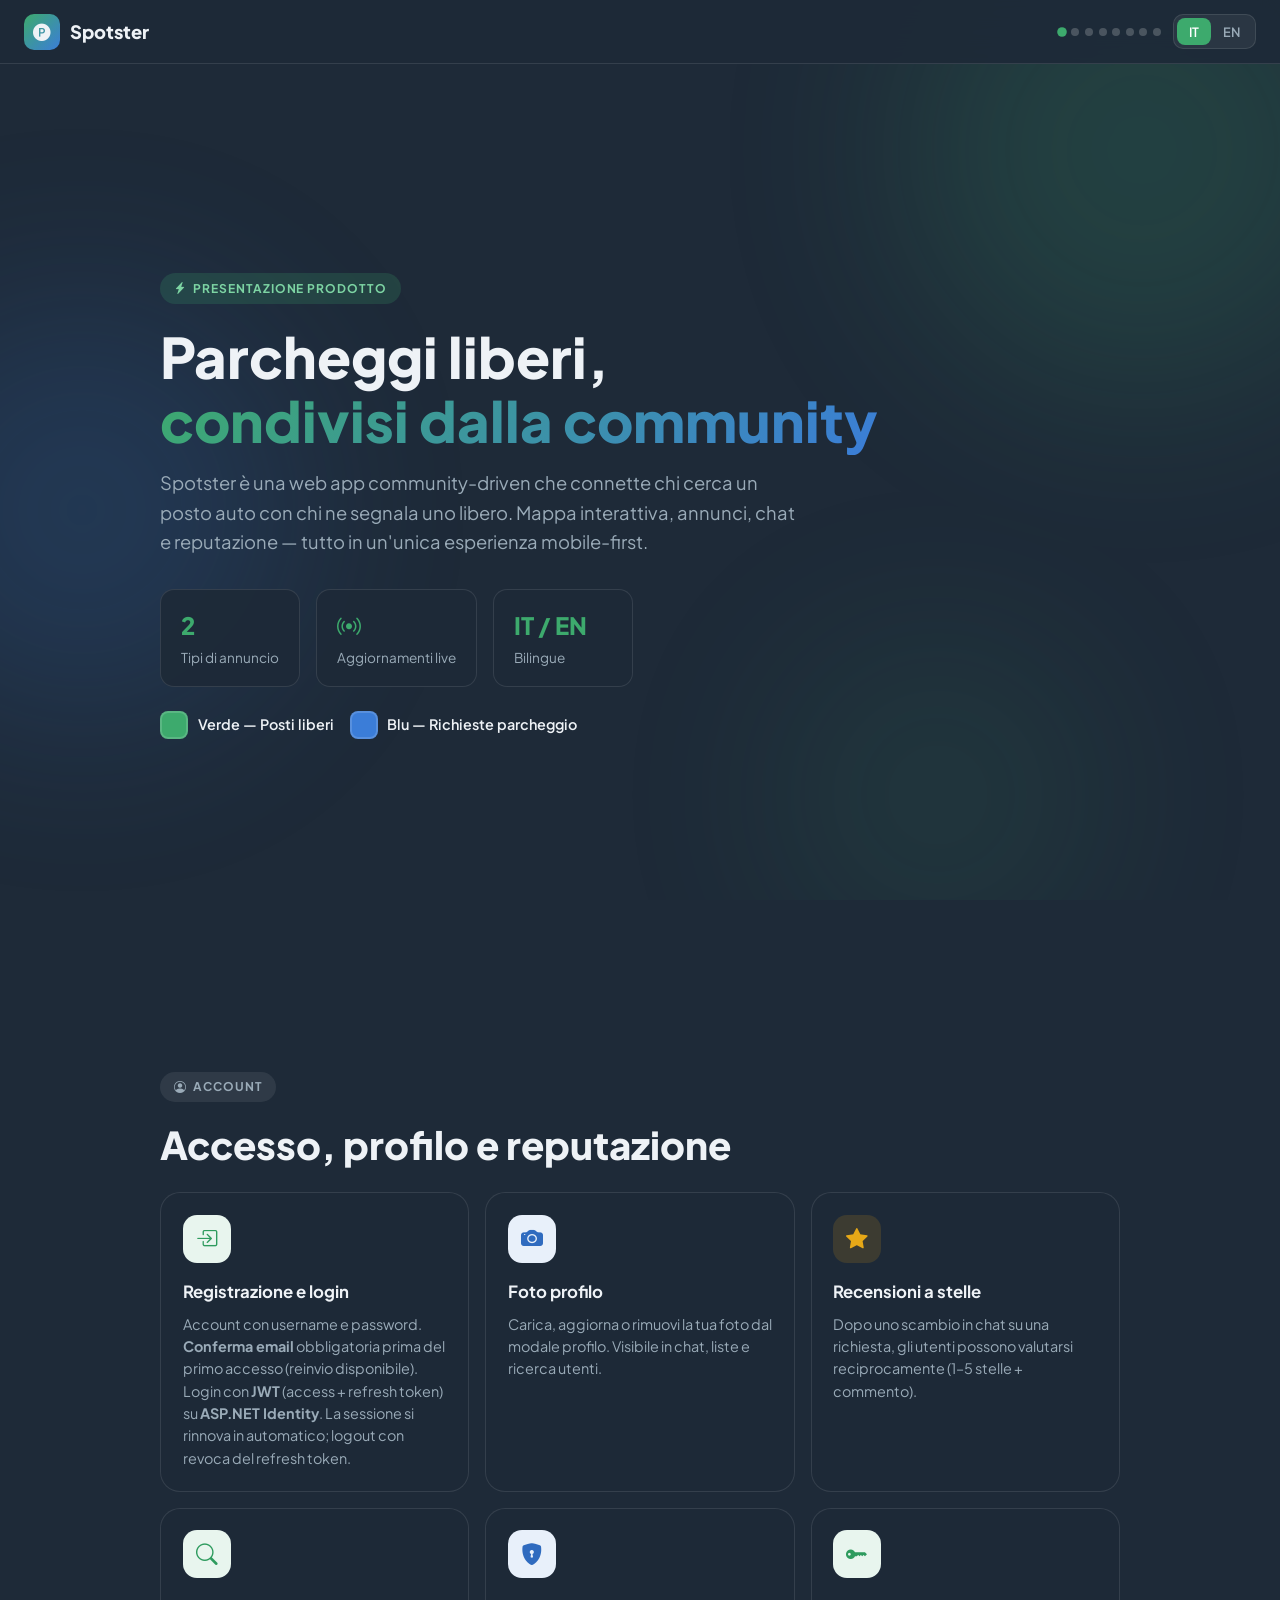
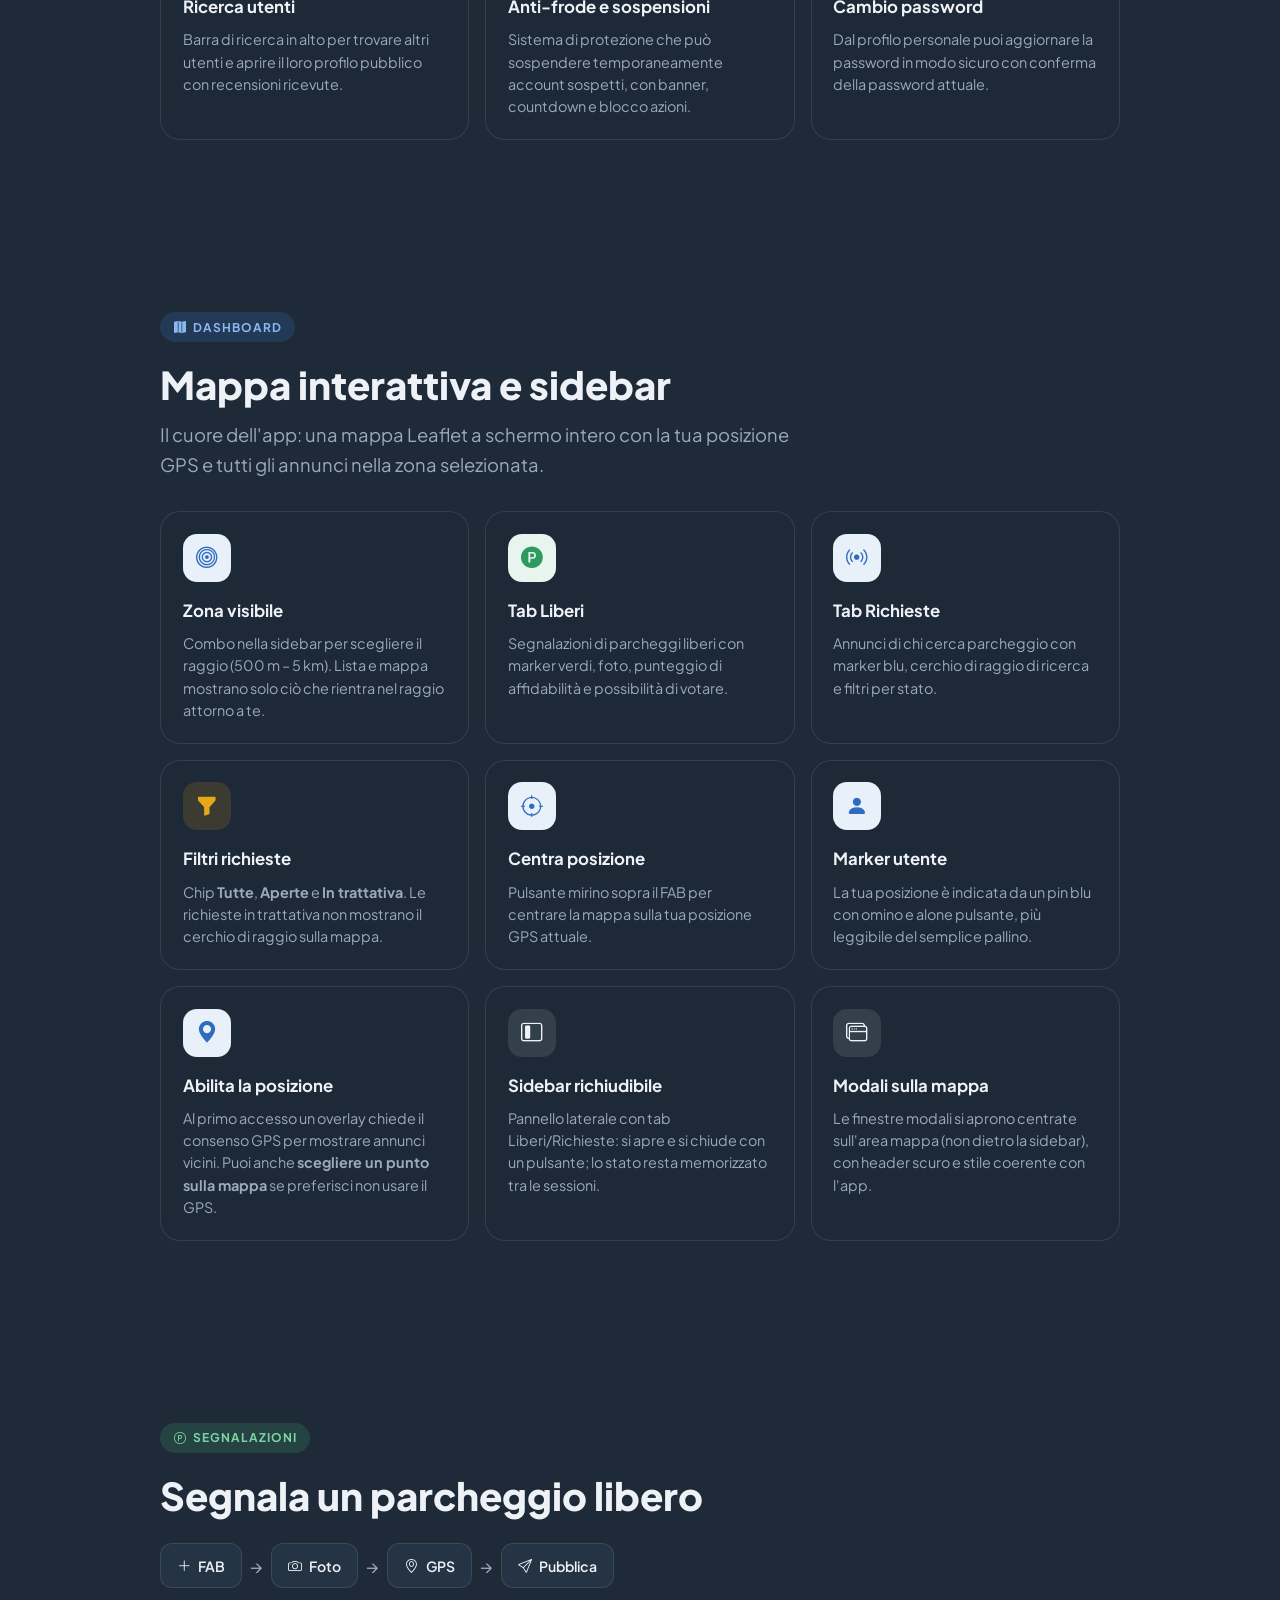
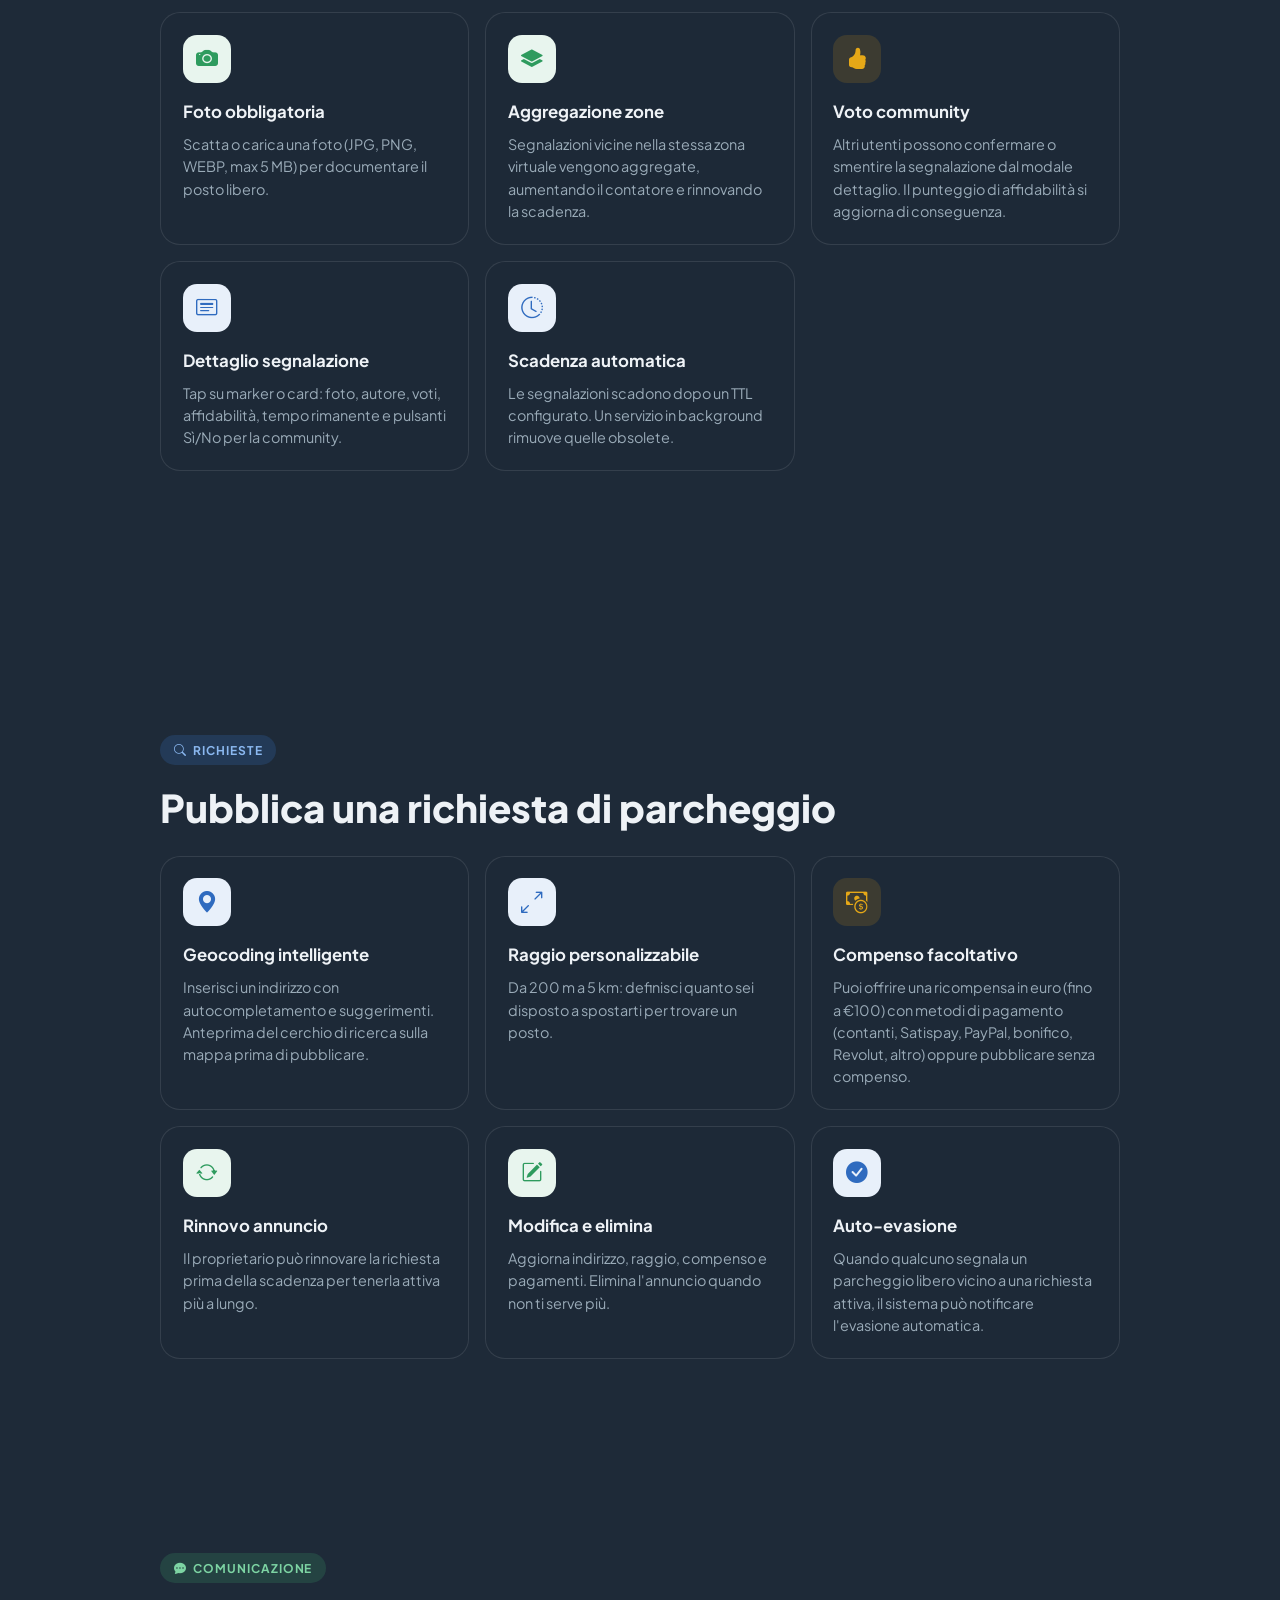
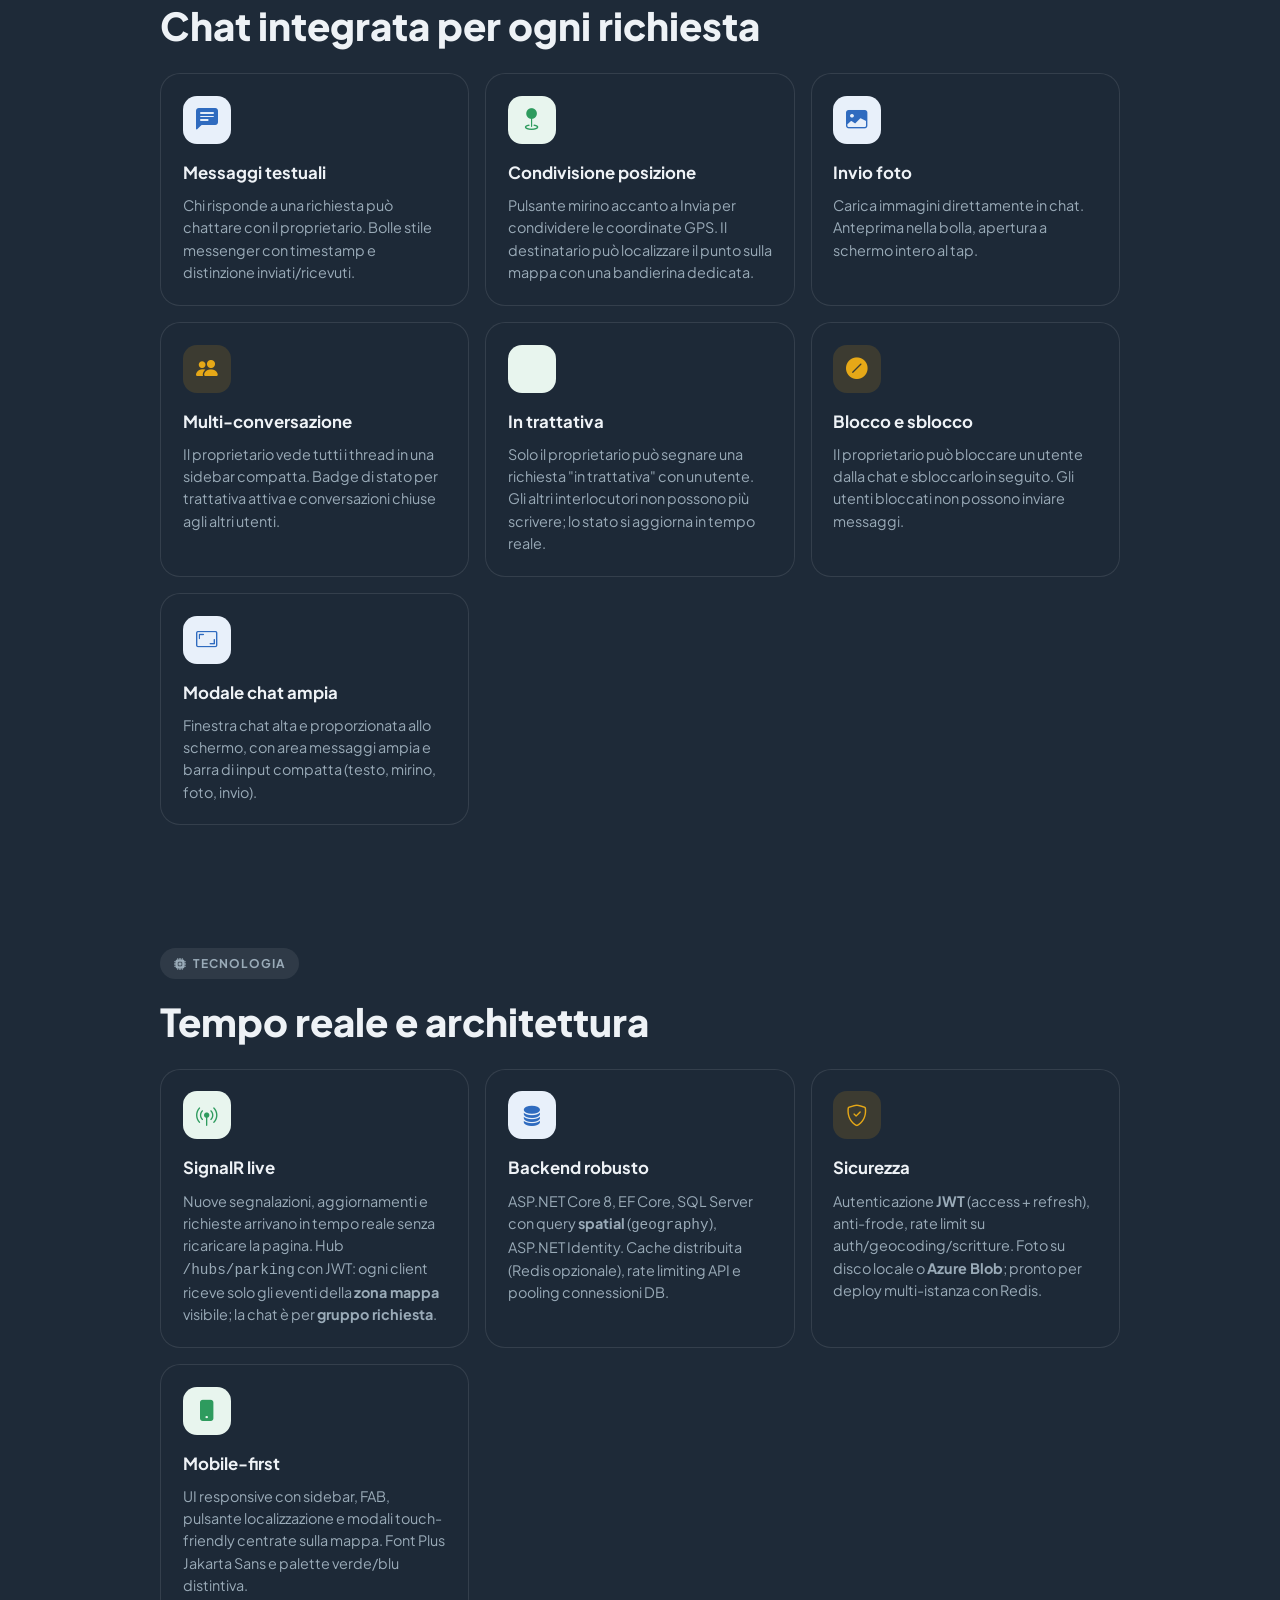
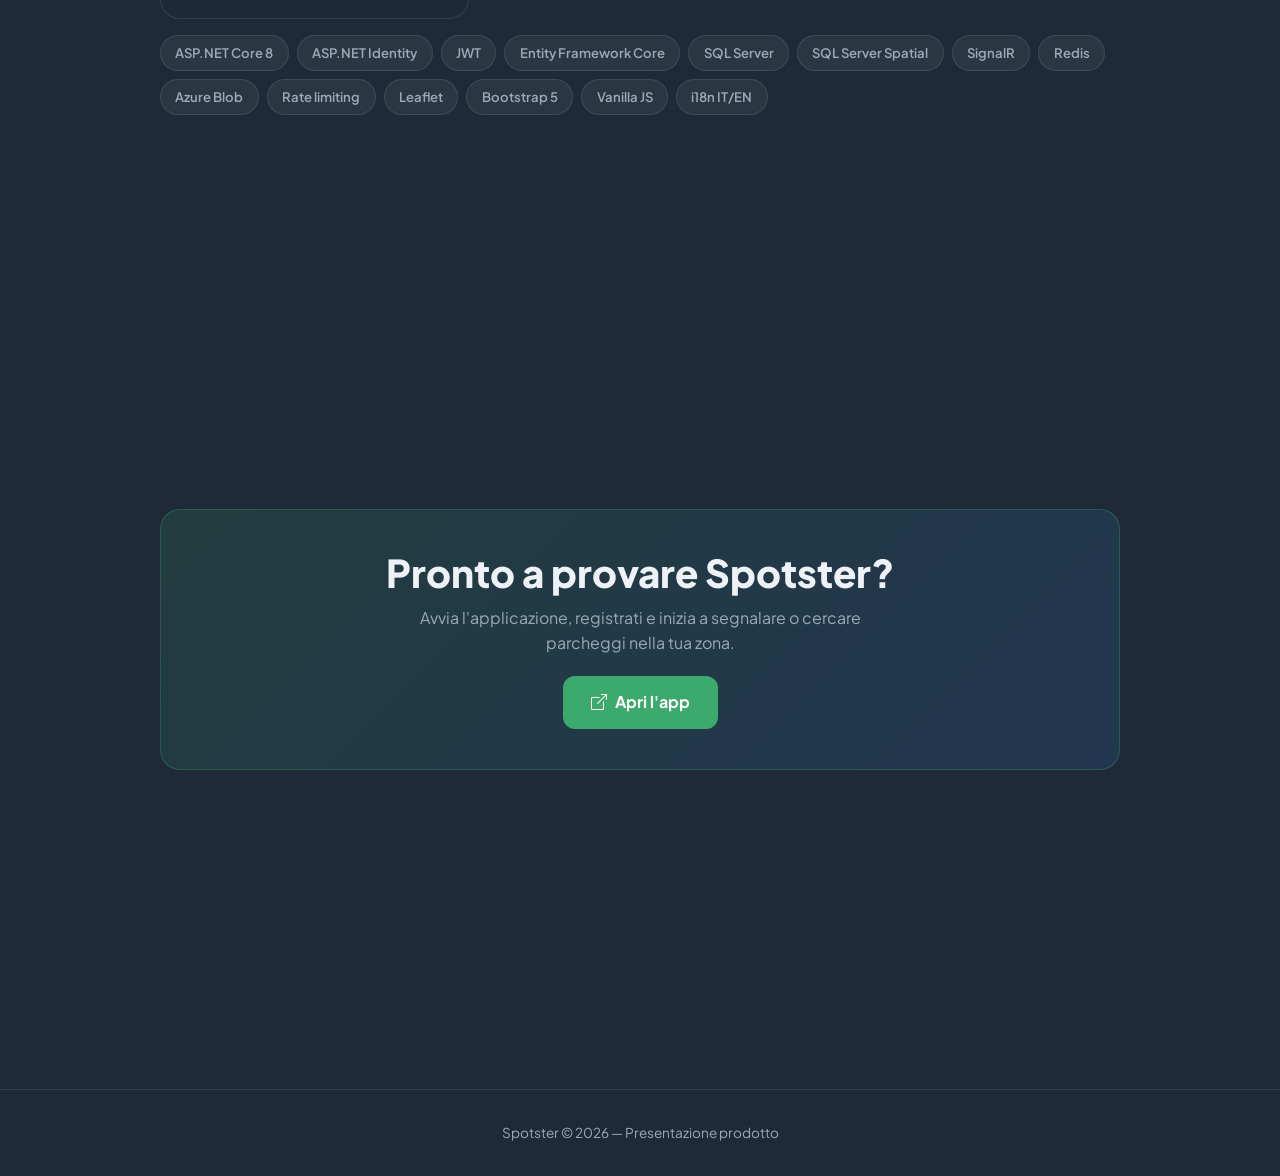
==== wwwroot/presentazione.html @ 2e830108 "Initial commit: Spotster community parking web app. ASP.NET Core 8 backend with JWT, SignalR, spatia" ====
<!DOCTYPE html>
<html lang="it">
<head>
    <meta charset="UTF-8">
    <meta name="viewport" content="width=device-width, initial-scale=1.0">
    <title>Spotster — Presentation</title>
    <link rel="preconnect" href="https://fonts.googleapis.com">
    <link rel="preconnect" href="https://fonts.gstatic.com" crossorigin>
    <link href="https://fonts.googleapis.com/css2?family=Plus+Jakarta+Sans:wght@400;500;600;700;800&display=swap" rel="stylesheet">
    <link href="https://cdn.jsdelivr.net/npm/bootstrap-icons@1.11.3/font/bootstrap-icons.min.css" rel="stylesheet">
    <style>
        :root {
            --park-green: #3DAA6D;
            --park-green-dark: #2E9B5E;
            --park-green-light: #E8F5EE;
            --map-blue: #3B7DD8;
            --map-blue-dark: #2F6BBF;
            --map-blue-light: #E8F0FA;
            --ui-dark: #1E2A38;
            --ui-elevated: #253445;
            --ui-glass: rgba(30, 42, 56, 0.92);
            --ui-border: rgba(255, 255, 255, 0.1);
            --warning: #E6A817;
            --danger: #E05252;
            --text-on-dark: #EEF2F6;
            --text-muted: #9AABB8;
            --card-radius: 20px;
            --shadow-lg: 0 16px 48px rgba(30, 42, 56, 0.35);
        }

        * { box-sizing: border-box; margin: 0; padding: 0; }

        html { scroll-behavior: smooth; }

        body {
            font-family: 'Plus Jakarta Sans', system-ui, sans-serif;
            background: var(--ui-dark);
            color: var(--text-on-dark);
            line-height: 1.6;
            -webkit-font-smoothing: antialiased;
        }

        .bg-blobs {
            position: fixed;
            inset: 0;
            pointer-events: none;
            z-index: 0;
            overflow: hidden;
        }

        .blob {
            position: absolute;
            border-radius: 50%;
            filter: blur(100px);
            opacity: 0.18;
        }

        .blob-green {
            width: 480px; height: 480px;
            background: var(--park-green);
            top: -10%; right: -8%;
        }

        .blob-blue {
            width: 420px; height: 420px;
            background: var(--map-blue);
            bottom: 20%; left: -10%;
        }

        .blob-green-2 {
            width: 300px; height: 300px;
            background: var(--park-green);
            bottom: -5%; right: 15%;
            opacity: 0.12;
        }

        /* ─── Top bar ─── */
        .pres-nav {
            position: fixed;
            top: 0; left: 0; right: 0;
            z-index: 100;
            display: flex;
            align-items: center;
            justify-content: space-between;
            padding: 0.85rem 1.5rem;
            background: var(--ui-glass);
            backdrop-filter: blur(20px);
            -webkit-backdrop-filter: blur(20px);
            border-bottom: 1px solid var(--ui-border);
        }

        .pres-brand {
            display: flex;
            align-items: center;
            gap: 0.6rem;
            font-weight: 800;
            font-size: 1.15rem;
            text-decoration: none;
            color: var(--text-on-dark);
        }

        .pres-brand-icon {
            width: 36px; height: 36px;
            border-radius: 10px;
            background: linear-gradient(135deg, var(--park-green), var(--map-blue));
            display: flex;
            align-items: center;
            justify-content: center;
            font-size: 1.1rem;
        }

        .pres-nav-actions {
            display: flex;
            align-items: center;
            gap: 0.75rem;
        }

        .lang-switch {
            display: flex;
            background: rgba(255,255,255,0.06);
            border-radius: 10px;
            padding: 3px;
            border: 1px solid var(--ui-border);
        }

        .lang-btn {
            border: none;
            background: transparent;
            color: var(--text-muted);
            font-family: inherit;
            font-weight: 600;
            font-size: 0.8rem;
            padding: 0.35rem 0.75rem;
            border-radius: 8px;
            cursor: pointer;
            transition: 0.2s ease;
        }

        .lang-btn.active {
            background: var(--park-green);
            color: #fff;
        }

        .nav-dots {
            display: flex;
            gap: 0.35rem;
        }

        .nav-dot {
            width: 8px; height: 8px;
            border-radius: 50%;
            background: rgba(255,255,255,0.2);
            border: none;
            cursor: pointer;
            transition: 0.2s;
        }

        .nav-dot.active { background: var(--park-green); transform: scale(1.2); }

        /* ─── Slides ─── */
        .slides-wrap {
            position: relative;
            z-index: 1;
            padding-top: 64px;
        }

        .slide {
            min-height: 100vh;
            display: flex;
            align-items: center;
            justify-content: center;
            padding: 3rem 1.5rem 4rem;
            scroll-margin-top: 64px;
        }

        .slide-inner {
            width: 100%;
            max-width: 960px;
        }

        .slide-tag {
            display: inline-flex;
            align-items: center;
            gap: 0.4rem;
            font-size: 0.75rem;
            font-weight: 700;
            text-transform: uppercase;
            letter-spacing: 0.08em;
            padding: 0.35rem 0.85rem;
            border-radius: 999px;
            margin-bottom: 1.25rem;
        }

        .tag-green { background: rgba(61,170,109,0.2); color: #7DD4A3; }
        .tag-blue { background: rgba(59,125,216,0.2); color: #8BB8F0; }
        .tag-warn { background: rgba(230,168,23,0.2); color: #F0C96A; }
        .tag-neutral { background: rgba(255,255,255,0.08); color: var(--text-muted); }

        h1 {
            font-size: clamp(2.2rem, 5vw, 3.5rem);
            font-weight: 800;
            line-height: 1.15;
            margin-bottom: 1rem;
        }

        h1 .gradient {
            background: linear-gradient(135deg, var(--park-green) 0%, var(--map-blue) 100%);
            -webkit-background-clip: text;
            -webkit-text-fill-color: transparent;
            background-clip: text;
        }

        h2 {
            font-size: clamp(1.6rem, 3.5vw, 2.4rem);
            font-weight: 800;
            margin-bottom: 0.75rem;
            line-height: 1.2;
        }

        .lead {
            font-size: 1.15rem;
            color: var(--text-muted);
            max-width: 640px;
            margin-bottom: 2rem;
        }

        .hero-stats {
            display: flex;
            flex-wrap: wrap;
            gap: 1rem;
            margin-top: 2rem;
        }

        .hero-stat {
            background: var(--ui-glass);
            border: 1px solid var(--ui-border);
            border-radius: 14px;
            padding: 1rem 1.25rem;
            min-width: 140px;
        }

        .hero-stat strong {
            display: block;
            font-size: 1.5rem;
            font-weight: 800;
            color: var(--park-green);
        }

        .hero-stat span { font-size: 0.85rem; color: var(--text-muted); }

        /* ─── Feature cards ─── */
        .feature-grid {
            display: grid;
            grid-template-columns: repeat(auto-fill, minmax(260px, 1fr));
            gap: 1rem;
            margin-top: 1.5rem;
        }

        .feature-card {
            background: var(--ui-glass);
            border: 1px solid var(--ui-border);
            border-radius: var(--card-radius);
            padding: 1.35rem;
            transition: transform 0.2s, border-color 0.2s;
        }

        .feature-card:hover {
            transform: translateY(-3px);
            border-color: rgba(61,170,109,0.35);
        }

        .feature-icon {
            width: 48px; height: 48px;
            border-radius: 14px;
            display: flex;
            align-items: center;
            justify-content: center;
            font-size: 1.35rem;
            margin-bottom: 1rem;
        }

        .icon-green { background: var(--park-green-light); color: var(--park-green-dark); }
        .icon-blue { background: var(--map-blue-light); color: var(--map-blue-dark); }
        .icon-warn { background: rgba(230,168,23,0.15); color: var(--warning); }

        .feature-card h3 {
            font-size: 1.05rem;
            font-weight: 700;
            margin-bottom: 0.45rem;
        }

        .feature-card p {
            font-size: 0.9rem;
            color: var(--text-muted);
            line-height: 1.55;
        }

        /* ─── Flow diagram ─── */
        .flow {
            display: flex;
            flex-wrap: wrap;
            align-items: center;
            gap: 0.5rem;
            margin: 1.5rem 0;
        }

        .flow-step {
            background: var(--ui-elevated);
            border: 1px solid var(--ui-border);
            border-radius: 12px;
            padding: 0.65rem 1rem;
            font-size: 0.88rem;
            font-weight: 600;
            display: flex;
            align-items: center;
            gap: 0.45rem;
        }

        .flow-arrow {
            color: var(--text-muted);
            font-size: 1.1rem;
        }

        /* ─── Color legend ─── */
        .color-legend {
            display: flex;
            flex-wrap: wrap;
            gap: 1rem;
            margin-top: 1.5rem;
        }

        .color-chip {
            display: flex;
            align-items: center;
            gap: 0.6rem;
            font-size: 0.9rem;
            font-weight: 600;
        }

        .color-swatch {
            width: 28px; height: 28px;
            border-radius: 8px;
            border: 2px solid rgba(255,255,255,0.15);
        }

        /* ─── Tech stack ─── */
        .tech-pills {
            display: flex;
            flex-wrap: wrap;
            gap: 0.5rem;
            margin-top: 1rem;
        }

        .tech-pill {
            background: rgba(255,255,255,0.06);
            border: 1px solid var(--ui-border);
            border-radius: 999px;
            padding: 0.4rem 0.9rem;
            font-size: 0.82rem;
            font-weight: 600;
            color: var(--text-muted);
        }

        /* ─── CTA footer ─── */
        .cta-box {
            background: linear-gradient(135deg, rgba(61,170,109,0.15), rgba(59,125,216,0.15));
            border: 1px solid rgba(61,170,109,0.3);
            border-radius: var(--card-radius);
            padding: 2.5rem;
            text-align: center;
            margin-top: 1rem;
        }

        .cta-box h2 { margin-bottom: 0.5rem; }

        .cta-btn {
            display: inline-flex;
            align-items: center;
            gap: 0.5rem;
            margin-top: 1.25rem;
            padding: 0.85rem 1.75rem;
            background: var(--park-green);
            color: #fff;
            font-family: inherit;
            font-weight: 700;
            font-size: 1rem;
            border: none;
            border-radius: 12px;
            text-decoration: none;
            transition: background 0.2s, transform 0.2s;
        }

        .cta-btn:hover {
            background: var(--park-green-dark);
            transform: translateY(-2px);
            color: #fff;
        }

        .slide-footer {
            text-align: center;
            padding: 2rem;
            color: var(--text-muted);
            font-size: 0.85rem;
            border-top: 1px solid var(--ui-border);
        }

        .lang-en { display: none; }
        html[lang="en"] .lang-it { display: none; }
        html[lang="en"] .lang-en { display: block; }
        html[lang="en"] span.lang-en { display: inline; }
        html[lang="en"] .lang-it.inline { display: none; }

        @media (max-width: 640px) {
            .nav-dots { display: none; }
            .slide { padding: 2rem 1rem 3rem; }
        }
    </style>
</head>
<body>
    <div class="bg-blobs" aria-hidden="true">
        <div class="blob blob-green"></div>
        <div class="blob blob-blue"></div>
        <div class="blob blob-green-2"></div>
    </div>

    <nav class="pres-nav">
        <a href="#hero" class="pres-brand">
            <span class="pres-brand-icon"><i class="bi bi-p-circle-fill"></i></span>
            Spotster
        </a>
        <div class="pres-nav-actions">
            <div class="nav-dots" id="nav-dots" aria-hidden="true"></div>
            <div class="lang-switch">
                <button type="button" class="lang-btn active" data-lang="it">IT</button>
                <button type="button" class="lang-btn" data-lang="en">EN</button>
            </div>
        </div>
    </nav>

    <main class="slides-wrap">

        <!-- HERO -->
        <section class="slide" id="hero" data-slide="0">
            <div class="slide-inner">
                <span class="slide-tag tag-green"><i class="bi bi-lightning-charge-fill"></i> <span class="lang-it">Presentazione prodotto</span><span class="lang-en">Product overview</span></span>
                <h1>
                    <span class="lang-it">Parcheggi liberi,<br><span class="gradient">condivisi dalla community</span></span>
                    <span class="lang-en">Free parking,<br><span class="gradient">shared by the community</span></span>
                </h1>
                <p class="lead lang-it">
                    Spotster è una web app community-driven che connette chi cerca un posto auto con chi ne segnala uno libero.
                    Mappa interattiva, annunci, chat e reputazione — tutto in un'unica esperienza mobile-first.
                </p>
                <p class="lead lang-en">
                    Spotster is a community-driven web app that connects people looking for parking with those who report free spots.
                    Interactive map, listings, chat and reputation — all in one mobile-first experience.
                </p>
                <div class="hero-stats">
                    <div class="hero-stat">
                        <strong>2</strong>
                        <span class="lang-it">Tipi di annuncio</span>
                        <span class="lang-en">Listing types</span>
                    </div>
                    <div class="hero-stat">
                        <strong><i class="bi bi-broadcast"></i></strong>
                        <span class="lang-it">Aggiornamenti live</span>
                        <span class="lang-en">Live updates</span>
                    </div>
                    <div class="hero-stat">
                        <strong>IT / EN</strong>
                        <span class="lang-it">Bilingue</span>
                        <span class="lang-en">Bilingual</span>
                    </div>
                </div>
                <div class="color-legend">
                    <div class="color-chip">
                        <span class="color-swatch" style="background:#3DAA6D"></span>
                        <span class="lang-it">Verde — Posti liberi</span>
                        <span class="lang-en">Green — Free spots</span>
                    </div>
                    <div class="color-chip">
                        <span class="color-swatch" style="background:#3B7DD8"></span>
                        <span class="lang-it">Blu — Richieste parcheggio</span>
                        <span class="lang-en">Blue — Parking requests</span>
                    </div>
                </div>
            </div>
        </section>

        <!-- AUTH & PROFILE -->
        <section class="slide" id="auth" data-slide="1">
            <div class="slide-inner">
                <span class="slide-tag tag-neutral"><i class="bi bi-person-circle"></i> <span class="lang-it">Account</span><span class="lang-en">Account</span></span>
                <h2 class="lang-it">Accesso, profilo e reputazione</h2>
                <h2 class="lang-en">Login, profile &amp; reputation</h2>
                <div class="feature-grid">
                    <div class="feature-card">
                        <div class="feature-icon icon-green"><i class="bi bi-box-arrow-in-right"></i></div>
                        <h3 class="lang-it">Registrazione e login</h3>
                        <h3 class="lang-en">Sign up &amp; login</h3>
                        <p class="lang-it">Account con username e password. <strong>Conferma email</strong> obbligatoria prima del primo accesso (reinvio disponibile). Login con <strong>JWT</strong> (access + refresh token) su <strong>ASP.NET Identity</strong>. La sessione si rinnova in automatico; logout con revoca del refresh token.</p>
                        <p class="lang-en">Accounts with username and password. <strong>Email confirmation</strong> required before first login (resend available). <strong>JWT</strong> login (access + refresh tokens) with <strong>ASP.NET Identity</strong>. Session renews automatically; logout revokes the refresh token.</p>
                    </div>
                    <div class="feature-card">
                        <div class="feature-icon icon-blue"><i class="bi bi-camera-fill"></i></div>
                        <h3 class="lang-it">Foto profilo</h3>
                        <h3 class="lang-en">Profile photo</h3>
                        <p class="lang-it">Carica, aggiorna o rimuovi la tua foto dal modale profilo. Visibile in chat, liste e ricerca utenti.</p>
                        <p class="lang-en">Upload, update or remove your photo from the profile modal. Visible in chat, lists and user search.</p>
                    </div>
                    <div class="feature-card">
                        <div class="feature-icon icon-warn"><i class="bi bi-star-fill"></i></div>
                        <h3 class="lang-it">Recensioni a stelle</h3>
                        <h3 class="lang-en">Star reviews</h3>
                        <p class="lang-it">Dopo uno scambio in chat su una richiesta, gli utenti possono valutarsi reciprocamente (1–5 stelle + commento).</p>
                        <p class="lang-en">After chatting on a request, users can rate each other (1–5 stars + comment).</p>
                    </div>
                    <div class="feature-card">
                        <div class="feature-icon icon-green"><i class="bi bi-search"></i></div>
                        <h3 class="lang-it">Ricerca utenti</h3>
                        <h3 class="lang-en">User search</h3>
                        <p class="lang-it">Barra di ricerca in alto per trovare altri utenti e aprire il loro profilo pubblico con recensioni ricevute.</p>
                        <p class="lang-en">Top search bar to find other users and open their public profile with received reviews.</p>
                    </div>
                    <div class="feature-card">
                        <div class="feature-icon icon-blue"><i class="bi bi-shield-lock-fill"></i></div>
                        <h3 class="lang-it">Anti-frode e sospensioni</h3>
                        <h3 class="lang-en">Anti-fraud &amp; suspensions</h3>
                        <p class="lang-it">Sistema di protezione che può sospendere temporaneamente account sospetti, con banner, countdown e blocco azioni.</p>
                        <p class="lang-en">Protection system that can temporarily suspend suspicious accounts, with banner, countdown and action blocking.</p>
                    </div>
                    <div class="feature-card">
                        <div class="feature-icon icon-green"><i class="bi bi-key-fill"></i></div>
                        <h3 class="lang-it">Cambio password</h3>
                        <h3 class="lang-en">Password change</h3>
                        <p class="lang-it">Dal profilo personale puoi aggiornare la password in modo sicuro con conferma della password attuale.</p>
                        <p class="lang-en">From your personal profile you can securely update your password with current password confirmation.</p>
                    </div>
                </div>
            </div>
        </section>

        <!-- MAP & SIDEBAR -->
        <section class="slide" id="map" data-slide="2">
            <div class="slide-inner">
                <span class="slide-tag tag-blue"><i class="bi bi-map-fill"></i> <span class="lang-it">Dashboard</span><span class="lang-en">Dashboard</span></span>
                <h2 class="lang-it">Mappa interattiva e sidebar</h2>
                <h2 class="lang-en">Interactive map &amp; sidebar</h2>
                <p class="lead lang-it">Il cuore dell'app: una mappa Leaflet a schermo intero con la tua posizione GPS e tutti gli annunci nella zona selezionata.</p>
                <p class="lead lang-en">The heart of the app: a full-screen Leaflet map with your GPS position and all listings in the selected area.</p>
                <div class="feature-grid">
                    <div class="feature-card">
                        <div class="feature-icon icon-blue"><i class="bi bi-bullseye"></i></div>
                        <h3 class="lang-it">Zona visibile</h3>
                        <h3 class="lang-en">Visible area</h3>
                        <p class="lang-it">Combo nella sidebar per scegliere il raggio (500 m – 5 km). Lista e mappa mostrano solo ciò che rientra nel raggio attorno a te.</p>
                        <p class="lang-en">Sidebar dropdown to choose radius (500 m – 5 km). List and map show only what's within range around you.</p>
                    </div>
                    <div class="feature-card">
                        <div class="feature-icon icon-green"><i class="bi bi-p-circle-fill"></i></div>
                        <h3 class="lang-it">Tab Liberi</h3>
                        <h3 class="lang-en">Free tab</h3>
                        <p class="lang-it">Segnalazioni di parcheggi liberi con marker verdi, foto, punteggio di affidabilità e possibilità di votare.</p>
                        <p class="lang-en">Free parking reports with green markers, photos, confidence score and voting.</p>
                    </div>
                    <div class="feature-card">
                        <div class="feature-icon icon-blue"><i class="bi bi-broadcast"></i></div>
                        <h3 class="lang-it">Tab Richieste</h3>
                        <h3 class="lang-en">Requests tab</h3>
                        <p class="lang-it">Annunci di chi cerca parcheggio con marker blu, cerchio di raggio di ricerca e filtri per stato.</p>
                        <p class="lang-en">Listings from people seeking parking with blue markers, search radius circle and status filters.</p>
                    </div>
                    <div class="feature-card">
                        <div class="feature-icon icon-warn"><i class="bi bi-funnel-fill"></i></div>
                        <h3 class="lang-it">Filtri richieste</h3>
                        <h3 class="lang-en">Request filters</h3>
                        <p class="lang-it">Chip <strong>Tutte</strong>, <strong>Aperte</strong> e <strong>In trattativa</strong>. Le richieste in trattativa non mostrano il cerchio di raggio sulla mappa.</p>
                        <p class="lang-en"><strong>All</strong>, <strong>Open</strong> and <strong>In deal</strong> chips. Requests in deal don't show the radius circle on the map.</p>
                    </div>
                    <div class="feature-card">
                        <div class="feature-icon icon-blue"><i class="bi bi-crosshair"></i></div>
                        <h3 class="lang-it">Centra posizione</h3>
                        <h3 class="lang-en">Locate me</h3>
                        <p class="lang-it">Pulsante mirino sopra il FAB per centrare la mappa sulla tua posizione GPS attuale.</p>
                        <p class="lang-en">Crosshair button above the FAB to center the map on your current GPS position.</p>
                    </div>
                    <div class="feature-card">
                        <div class="feature-icon icon-blue"><i class="bi bi-person-fill"></i></div>
                        <h3 class="lang-it">Marker utente</h3>
                        <h3 class="lang-en">User marker</h3>
                        <p class="lang-it">La tua posizione è indicata da un pin blu con omino e alone pulsante, più leggibile del semplice pallino.</p>
                        <p class="lang-en">Your position is shown with a blue pin and person icon plus a pulsing halo — clearer than a plain dot.</p>
                    </div>
                    <div class="feature-card">
                        <div class="feature-icon icon-blue"><i class="bi bi-geo-alt-fill"></i></div>
                        <h3 class="lang-it">Abilita la posizione</h3>
                        <h3 class="lang-en">Enable location</h3>
                        <p class="lang-it">Al primo accesso un overlay chiede il consenso GPS per mostrare annunci vicini. Puoi anche <strong>scegliere un punto sulla mappa</strong> se preferisci non usare il GPS.</p>
                        <p class="lang-en">On first login an overlay asks for GPS consent to show nearby listings. You can also <strong>pick a point on the map</strong> if you prefer not to use GPS.</p>
                    </div>
                    <div class="feature-card">
                        <div class="feature-icon icon-neutral" style="background:rgba(255,255,255,0.1);color:var(--text-on-dark);"><i class="bi bi-layout-sidebar-inset"></i></div>
                        <h3 class="lang-it">Sidebar richiudibile</h3>
                        <h3 class="lang-en">Collapsible sidebar</h3>
                        <p class="lang-it">Pannello laterale con tab Liberi/Richieste: si apre e si chiude con un pulsante; lo stato resta memorizzato tra le sessioni.</p>
                        <p class="lang-en">Side panel with Free/Requests tabs: open and close with a toggle; state is remembered across sessions.</p>
                    </div>
                    <div class="feature-card">
                        <div class="feature-icon icon-neutral" style="background:rgba(255,255,255,0.1);color:var(--text-on-dark);"><i class="bi bi-window-stack"></i></div>
                        <h3 class="lang-it">Modali sulla mappa</h3>
                        <h3 class="lang-en">Map-centered modals</h3>
                        <p class="lang-it">Le finestre modali si aprono centrate sull'area mappa (non dietro la sidebar), con header scuro e stile coerente con l'app.</p>
                        <p class="lang-en">Modal dialogs open centered on the map area (not behind the sidebar), with dark headers and consistent app styling.</p>
                    </div>
                </div>
            </div>
        </section>

        <!-- REPORTS -->
        <section class="slide" id="reports" data-slide="3">
            <div class="slide-inner">
                <span class="slide-tag tag-green"><i class="bi bi-p-circle"></i> <span class="lang-it">Segnalazioni</span><span class="lang-en">Reports</span></span>
                <h2 class="lang-it">Segnala un parcheggio libero</h2>
                <h2 class="lang-en">Report a free parking spot</h2>
                <div class="flow">
                    <span class="flow-step"><i class="bi bi-plus-lg"></i> FAB</span>
                    <span class="flow-arrow">→</span>
                    <span class="flow-step"><i class="bi bi-camera"></i> <span class="lang-it">Foto</span><span class="lang-en">Photo</span></span>
                    <span class="flow-arrow">→</span>
                    <span class="flow-step"><i class="bi bi-geo-alt"></i> GPS</span>
                    <span class="flow-arrow">→</span>
                    <span class="flow-step"><i class="bi bi-send"></i> <span class="lang-it">Pubblica</span><span class="lang-en">Publish</span></span>
                </div>
                <div class="feature-grid">
                    <div class="feature-card">
                        <div class="feature-icon icon-green"><i class="bi bi-camera-fill"></i></div>
                        <h3 class="lang-it">Foto obbligatoria</h3>
                        <h3 class="lang-en">Photo required</h3>
                        <p class="lang-it">Scatta o carica una foto (JPG, PNG, WEBP, max 5 MB) per documentare il posto libero.</p>
                        <p class="lang-en">Take or upload a photo (JPG, PNG, WEBP, max 5 MB) to document the free spot.</p>
                    </div>
                    <div class="feature-card">
                        <div class="feature-icon icon-green"><i class="bi bi-layers-fill"></i></div>
                        <h3 class="lang-it">Aggregazione zone</h3>
                        <h3 class="lang-en">Zone aggregation</h3>
                        <p class="lang-it">Segnalazioni vicine nella stessa zona virtuale vengono aggregate, aumentando il contatore e rinnovando la scadenza.</p>
                        <p class="lang-en">Nearby reports in the same virtual zone are aggregated, increasing the counter and renewing expiry.</p>
                    </div>
                    <div class="feature-card">
                        <div class="feature-icon icon-warn"><i class="bi bi-hand-thumbs-up-fill"></i></div>
                        <h3 class="lang-it">Voto community</h3>
                        <h3 class="lang-en">Community vote</h3>
                        <p class="lang-it">Altri utenti possono confermare o smentire la segnalazione dal modale dettaglio. Il punteggio di affidabilità si aggiorna di conseguenza.</p>
                        <p class="lang-en">Other users can confirm or dispute the report from the detail modal. The confidence score updates accordingly.</p>
                    </div>
                    <div class="feature-card">
                        <div class="feature-icon icon-blue"><i class="bi bi-card-text"></i></div>
                        <h3 class="lang-it">Dettaglio segnalazione</h3>
                        <h3 class="lang-en">Report detail</h3>
                        <p class="lang-it">Tap su marker o card: foto, autore, voti, affidabilità, tempo rimanente e pulsanti Sì/No per la community.</p>
                        <p class="lang-en">Tap marker or card: photo, author, votes, confidence, time left and Yes/No buttons for the community.</p>
                    </div>
                    <div class="feature-card">
                        <div class="feature-icon icon-blue"><i class="bi bi-clock-history"></i></div>
                        <h3 class="lang-it">Scadenza automatica</h3>
                        <h3 class="lang-en">Auto expiry</h3>
                        <p class="lang-it">Le segnalazioni scadono dopo un TTL configurato. Un servizio in background rimuove quelle obsolete.</p>
                        <p class="lang-en">Reports expire after a configured TTL. A background service removes outdated ones.</p>
                    </div>
                </div>
            </div>
        </section>

        <!-- REQUESTS -->
        <section class="slide" id="requests" data-slide="4">
            <div class="slide-inner">
                <span class="slide-tag tag-blue"><i class="bi bi-search"></i> <span class="lang-it">Richieste</span><span class="lang-en">Requests</span></span>
                <h2 class="lang-it">Pubblica una richiesta di parcheggio</h2>
                <h2 class="lang-en">Publish a parking request</h2>
                <div class="feature-grid">
                    <div class="feature-card">
                        <div class="feature-icon icon-blue"><i class="bi bi-geo-alt-fill"></i></div>
                        <h3 class="lang-it">Geocoding intelligente</h3>
                        <h3 class="lang-en">Smart geocoding</h3>
                        <p class="lang-it">Inserisci un indirizzo con autocompletamento e suggerimenti. Anteprima del cerchio di ricerca sulla mappa prima di pubblicare.</p>
                        <p class="lang-en">Enter an address with autocomplete and suggestions. Search circle preview on the map before publishing.</p>
                    </div>
                    <div class="feature-card">
                        <div class="feature-icon icon-blue"><i class="bi bi-arrows-angle-expand"></i></div>
                        <h3 class="lang-it">Raggio personalizzabile</h3>
                        <h3 class="lang-en">Customizable radius</h3>
                        <p class="lang-it">Da 200 m a 5 km: definisci quanto sei disposto a spostarti per trovare un posto.</p>
                        <p class="lang-en">From 200 m to 5 km: define how far you're willing to go to find a spot.</p>
                    </div>
                    <div class="feature-card">
                        <div class="feature-icon icon-warn"><i class="bi bi-cash-coin"></i></div>
                        <h3 class="lang-it">Compenso facoltativo</h3>
                        <h3 class="lang-en">Optional reward</h3>
                        <p class="lang-it">Puoi offrire una ricompensa in euro (fino a €100) con metodi di pagamento (contanti, Satispay, PayPal, bonifico, Revolut, altro) oppure pubblicare senza compenso.</p>
                        <p class="lang-en">You can offer a reward in euros (up to €100) with payment methods (cash, Satispay, PayPal, bank transfer, Revolut, other) or publish with no reward.</p>
                    </div>
                    <div class="feature-card">
                        <div class="feature-icon icon-green"><i class="bi bi-arrow-repeat"></i></div>
                        <h3 class="lang-it">Rinnovo annuncio</h3>
                        <h3 class="lang-en">Listing renewal</h3>
                        <p class="lang-it">Il proprietario può rinnovare la richiesta prima della scadenza per tenerla attiva più a lungo.</p>
                        <p class="lang-en">The owner can renew the request before expiry to keep it active longer.</p>
                    </div>
                    <div class="feature-card">
                        <div class="feature-icon icon-green"><i class="bi bi-pencil-square"></i></div>
                        <h3 class="lang-it">Modifica e elimina</h3>
                        <h3 class="lang-en">Edit &amp; delete</h3>
                        <p class="lang-it">Aggiorna indirizzo, raggio, compenso e pagamenti. Elimina l'annuncio quando non ti serve più.</p>
                        <p class="lang-en">Update address, radius, reward and payments. Delete the listing when you no longer need it.</p>
                    </div>
                    <div class="feature-card">
                        <div class="feature-icon icon-blue"><i class="bi bi-check-circle-fill"></i></div>
                        <h3 class="lang-it">Auto-evasione</h3>
                        <h3 class="lang-en">Auto-fulfillment</h3>
                        <p class="lang-it">Quando qualcuno segnala un parcheggio libero vicino a una richiesta attiva, il sistema può notificare l'evasione automatica.</p>
                        <p class="lang-en">When someone reports a free spot near an active request, the system can notify automatic fulfillment.</p>
                    </div>
                </div>
            </div>
        </section>

        <!-- CHAT -->
        <section class="slide" id="chat" data-slide="5">
            <div class="slide-inner">
                <span class="slide-tag tag-green"><i class="bi bi-chat-dots-fill"></i> <span class="lang-it">Comunicazione</span><span class="lang-en">Communication</span></span>
                <h2 class="lang-it">Chat integrata per ogni richiesta</h2>
                <h2 class="lang-en">Built-in chat for every request</h2>
                <div class="feature-grid">
                    <div class="feature-card">
                        <div class="feature-icon icon-blue"><i class="bi bi-chat-left-text-fill"></i></div>
                        <h3 class="lang-it">Messaggi testuali</h3>
                        <h3 class="lang-en">Text messages</h3>
                        <p class="lang-it">Chi risponde a una richiesta può chattare con il proprietario. Bolle stile messenger con timestamp e distinzione inviati/ricevuti.</p>
                        <p class="lang-en">Anyone responding to a request can chat with the owner. Messenger-style bubbles with timestamps and sent/received distinction.</p>
                    </div>
                    <div class="feature-card">
                        <div class="feature-icon icon-green"><i class="bi bi-geo-fill"></i></div>
                        <h3 class="lang-it">Condivisione posizione</h3>
                        <h3 class="lang-en">Location sharing</h3>
                        <p class="lang-it">Pulsante mirino accanto a Invia per condividere le coordinate GPS. Il destinatario può localizzare il punto sulla mappa con una bandierina dedicata.</p>
                        <p class="lang-en">Crosshair button next to Send to share GPS coordinates. The recipient can locate the point on the map with a dedicated flag marker.</p>
                    </div>
                    <div class="feature-card">
                        <div class="feature-icon icon-blue"><i class="bi bi-image-fill"></i></div>
                        <h3 class="lang-it">Invio foto</h3>
                        <h3 class="lang-en">Photo sharing</h3>
                        <p class="lang-it">Carica immagini direttamente in chat. Anteprima nella bolla, apertura a schermo intero al tap.</p>
                        <p class="lang-en">Upload images directly in chat. Preview in the bubble, full-screen on tap.</p>
                    </div>
                    <div class="feature-card">
                        <div class="feature-icon icon-warn"><i class="bi bi-people-fill"></i></div>
                        <h3 class="lang-it">Multi-conversazione</h3>
                        <h3 class="lang-en">Multi-conversation</h3>
                        <p class="lang-it">Il proprietario vede tutti i thread in una sidebar compatta. Badge di stato per trattativa attiva e conversazioni chiuse agli altri utenti.</p>
                        <p class="lang-en">The owner sees all threads in a compact sidebar. Status badges for active deals and conversations closed to other users.</p>
                    </div>
                    <div class="feature-card">
                        <div class="feature-icon icon-green"><i class="bi bi-handshake-fill"></i></div>
                        <h3 class="lang-it">In trattativa</h3>
                        <h3 class="lang-en">In deal</h3>
                        <p class="lang-it">Solo il proprietario può segnare una richiesta "in trattativa" con un utente. Gli altri interlocutori non possono più scrivere; lo stato si aggiorna in tempo reale.</p>
                        <p class="lang-en">Only the owner can mark a request "in deal" with one user. Other chat partners can no longer write; status updates in real time.</p>
                    </div>
                    <div class="feature-card">
                        <div class="feature-icon icon-warn"><i class="bi bi-slash-circle-fill"></i></div>
                        <h3 class="lang-it">Blocco e sblocco</h3>
                        <h3 class="lang-en">Block &amp; unblock</h3>
                        <p class="lang-it">Il proprietario può bloccare un utente dalla chat e sbloccarlo in seguito. Gli utenti bloccati non possono inviare messaggi.</p>
                        <p class="lang-en">The owner can block a user from chat and unblock them later. Blocked users cannot send messages.</p>
                    </div>
                    <div class="feature-card">
                        <div class="feature-icon icon-blue"><i class="bi bi-aspect-ratio"></i></div>
                        <h3 class="lang-it">Modale chat ampia</h3>
                        <h3 class="lang-en">Spacious chat modal</h3>
                        <p class="lang-it">Finestra chat alta e proporzionata allo schermo, con area messaggi ampia e barra di input compatta (testo, mirino, foto, invio).</p>
                        <p class="lang-en">Tall, screen-proportional chat window with a large message area and compact input bar (text, crosshair, photo, send).</p>
                    </div>
                </div>
            </div>
        </section>

        <!-- REALTIME & TECH -->
        <section class="slide" id="tech" data-slide="6">
            <div class="slide-inner">
                <span class="slide-tag tag-neutral"><i class="bi bi-cpu-fill"></i> <span class="lang-it">Tecnologia</span><span class="lang-en">Technology</span></span>
                <h2 class="lang-it">Tempo reale e architettura</h2>
                <h2 class="lang-en">Real-time &amp; architecture</h2>
                <div class="feature-grid">
                    <div class="feature-card">
                        <div class="feature-icon icon-green"><i class="bi bi-broadcast-pin"></i></div>
                        <h3 class="lang-it">SignalR live</h3>
                        <h3 class="lang-en">SignalR live</h3>
                        <p class="lang-it">Nuove segnalazioni, aggiornamenti e richieste arrivano in tempo reale senza ricaricare la pagina. Hub <code>/hubs/parking</code> con JWT: ogni client riceve solo gli eventi della <strong>zona mappa</strong> visibile; la chat è per <strong>gruppo richiesta</strong>.</p>
                        <p class="lang-en">New reports, updates and requests arrive in real time without reloading. <code>/hubs/parking</code> with JWT: each client receives only events for the visible <strong>map grid</strong>; chat is scoped per <strong>request group</strong>.</p>
                    </div>
                    <div class="feature-card">
                        <div class="feature-icon icon-blue"><i class="bi bi-database-fill"></i></div>
                        <h3 class="lang-it">Backend robusto</h3>
                        <h3 class="lang-en">Robust backend</h3>
                        <p class="lang-it">ASP.NET Core 8, EF Core, SQL Server con query <strong>spatial</strong> (<code>geography</code>), ASP.NET Identity. Cache distribuita (Redis opzionale), rate limiting API e pooling connessioni DB.</p>
                        <p class="lang-en">ASP.NET Core 8, EF Core, SQL Server with <strong>spatial</strong> queries (<code>geography</code>), ASP.NET Identity. Distributed cache (optional Redis), API rate limiting and DB connection pooling.</p>
                    </div>
                    <div class="feature-card">
                        <div class="feature-icon icon-warn"><i class="bi bi-shield-check"></i></div>
                        <h3 class="lang-it">Sicurezza</h3>
                        <h3 class="lang-en">Security</h3>
                        <p class="lang-it">Autenticazione <strong>JWT</strong> (access + refresh), anti-frode, rate limit su auth/geocoding/scritture. Foto su disco locale o <strong>Azure Blob</strong>; pronto per deploy multi-istanza con Redis.</p>
                        <p class="lang-en"><strong>JWT</strong> authentication (access + refresh), anti-fraud, rate limits on auth/geocoding/writes. Photos on local disk or <strong>Azure Blob</strong>; multi-instance ready with Redis.</p>
                    </div>
                    <div class="feature-card">
                        <div class="feature-icon icon-green"><i class="bi bi-phone-fill"></i></div>
                        <h3 class="lang-it">Mobile-first</h3>
                        <h3 class="lang-en">Mobile-first</h3>
                        <p class="lang-it">UI responsive con sidebar, FAB, pulsante localizzazione e modali touch-friendly centrate sulla mappa. Font Plus Jakarta Sans e palette verde/blu distintiva.</p>
                        <p class="lang-en">Responsive UI with sidebar, FAB, locate button and touch-friendly modals centered on the map. Plus Jakarta Sans font and distinctive green/blue palette.</p>
                    </div>
                </div>
                <div class="tech-pills">
                    <span class="tech-pill">ASP.NET Core 8</span>
                    <span class="tech-pill">ASP.NET Identity</span>
                    <span class="tech-pill">JWT</span>
                    <span class="tech-pill">Entity Framework Core</span>
                    <span class="tech-pill">SQL Server</span>
                    <span class="tech-pill">SQL Server Spatial</span>
                    <span class="tech-pill">SignalR</span>
                    <span class="tech-pill">Redis</span>
                    <span class="tech-pill">Azure Blob</span>
                    <span class="tech-pill">Rate limiting</span>
                    <span class="tech-pill">Leaflet</span>
                    <span class="tech-pill">Bootstrap 5</span>
                    <span class="tech-pill">Vanilla JS</span>
                    <span class="tech-pill">i18n IT/EN</span>
                </div>
            </div>
        </section>

        <!-- CTA -->
        <section class="slide" id="cta" data-slide="7">
            <div class="slide-inner">
                <div class="cta-box">
                    <h2 class="lang-it">Pronto a provare Spotster?</h2>
                    <h2 class="lang-en">Ready to try Spotster?</h2>
                    <p class="lang-it" style="color:var(--text-muted);max-width:480px;margin:0 auto;">
                        Avvia l'applicazione, registrati e inizia a segnalare o cercare parcheggi nella tua zona.
                    </p>
                    <p class="lang-en" style="color:var(--text-muted);max-width:480px;margin:0 auto;">
                        Launch the app, sign up and start reporting or searching for parking in your area.
                    </p>
                    <a href="/" class="cta-btn">
                        <i class="bi bi-box-arrow-up-right"></i>
                        <span class="lang-it">Apri l'app</span>
                        <span class="lang-en">Open the app</span>
                    </a>
                </div>
            </div>
        </section>

    </main>

    <footer class="slide-footer">
        <span class="lang-it">Spotster © 2026 — Presentazione prodotto</span>
        <span class="lang-en">Spotster © 2026 — Product presentation</span>
    </footer>

    <script>
        (function () {
            const slides = document.querySelectorAll('.slide[data-slide]');
            const dotsContainer = document.getElementById('nav-dots');
            const langBtns = document.querySelectorAll('.lang-btn');

            slides.forEach((slide, i) => {
                const dot = document.createElement('button');
                dot.className = 'nav-dot' + (i === 0 ? ' active' : '');
                dot.setAttribute('aria-label', 'Slide ' + (i + 1));
                dot.addEventListener('click', () => {
                    slide.scrollIntoView({ behavior: 'smooth' });
                });
                dotsContainer.appendChild(dot);
            });

            const dots = dotsContainer.querySelectorAll('.nav-dot');

            const observer = new IntersectionObserver(entries => {
                entries.forEach(entry => {
                    if (entry.isIntersecting) {
                        const idx = entry.target.getAttribute('data-slide');
                        dots.forEach((d, i) => d.classList.toggle('active', i == idx));
                    }
                });
            }, { threshold: 0.4 });

            slides.forEach(s => observer.observe(s));

            langBtns.forEach(btn => {
                btn.addEventListener('click', () => {
                    const lang = btn.getAttribute('data-lang');
                    document.documentElement.lang = lang;
                    langBtns.forEach(b => b.classList.toggle('active', b === btn));
                    document.title = lang === 'it'
                        ? 'Spotster — Presentazione'
                        : 'Spotster — Presentation';
                });
            });
        })();
    </script>
</body>
</html>
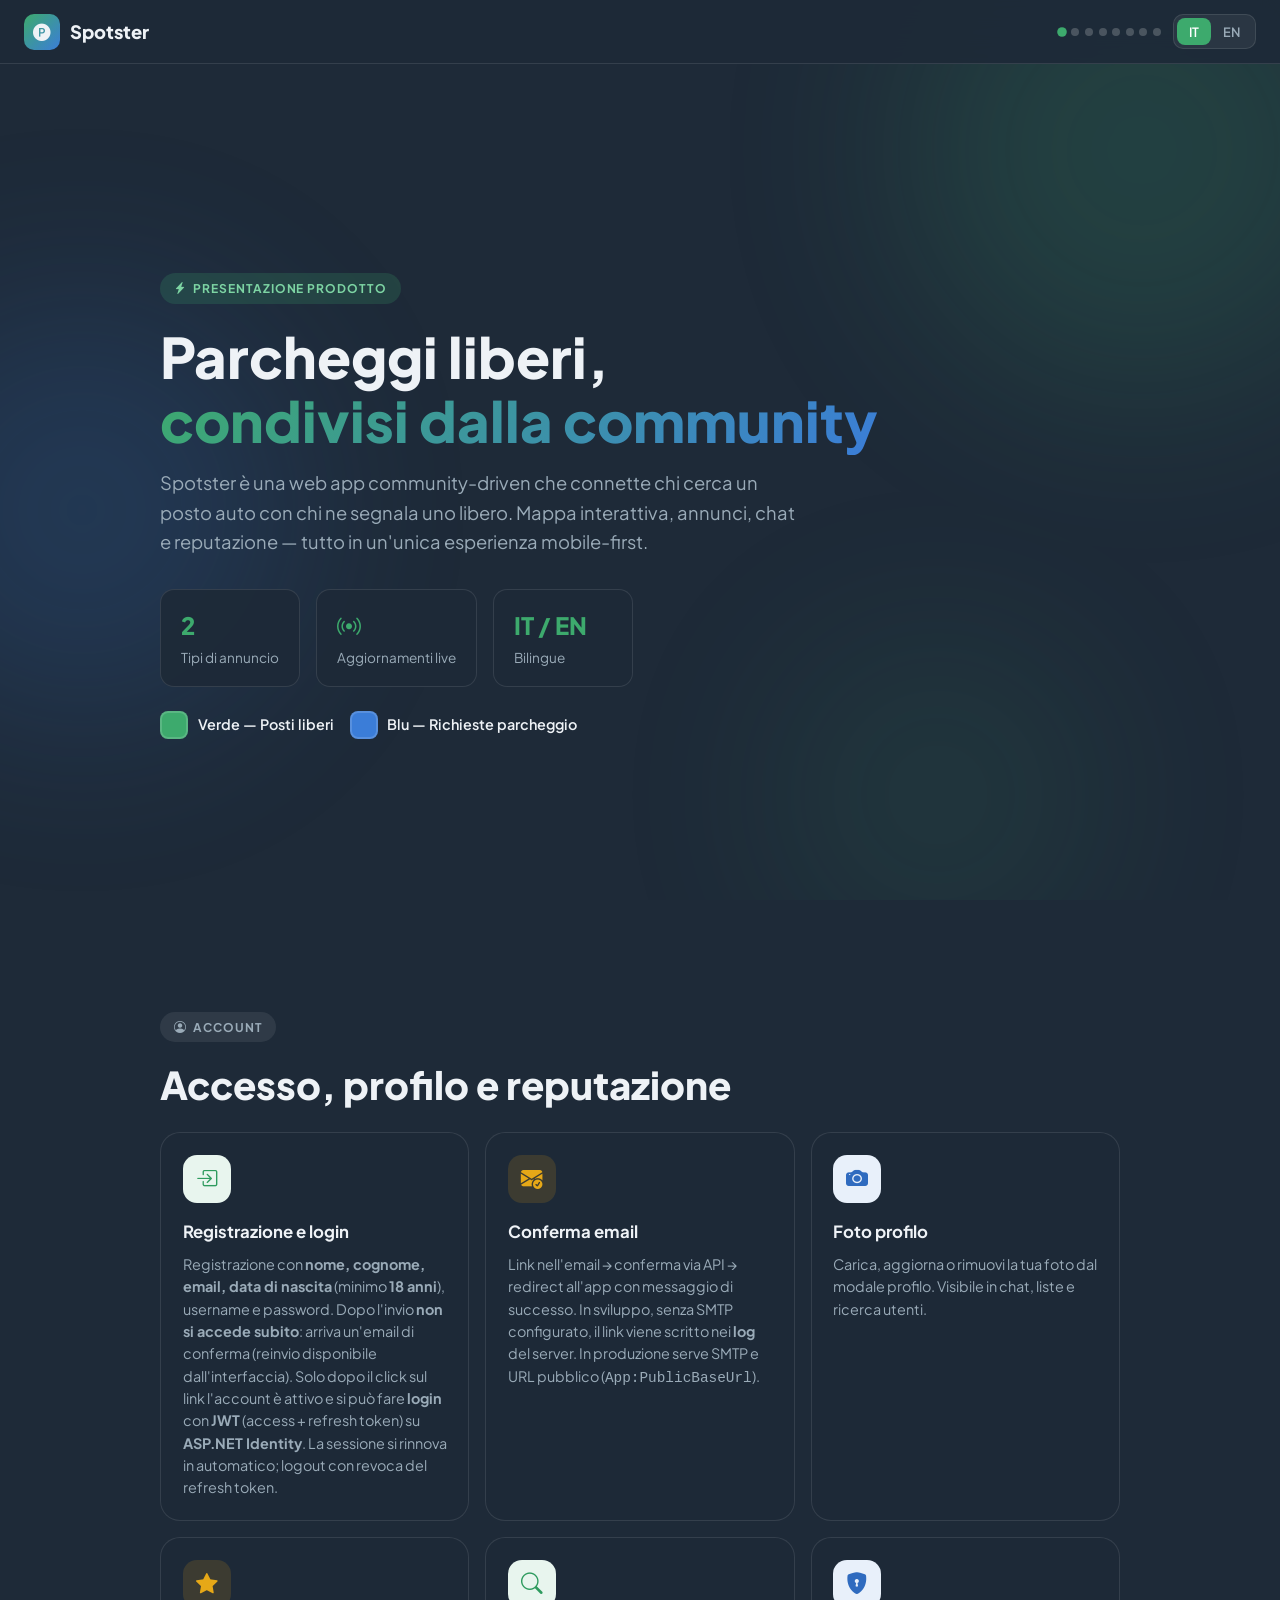
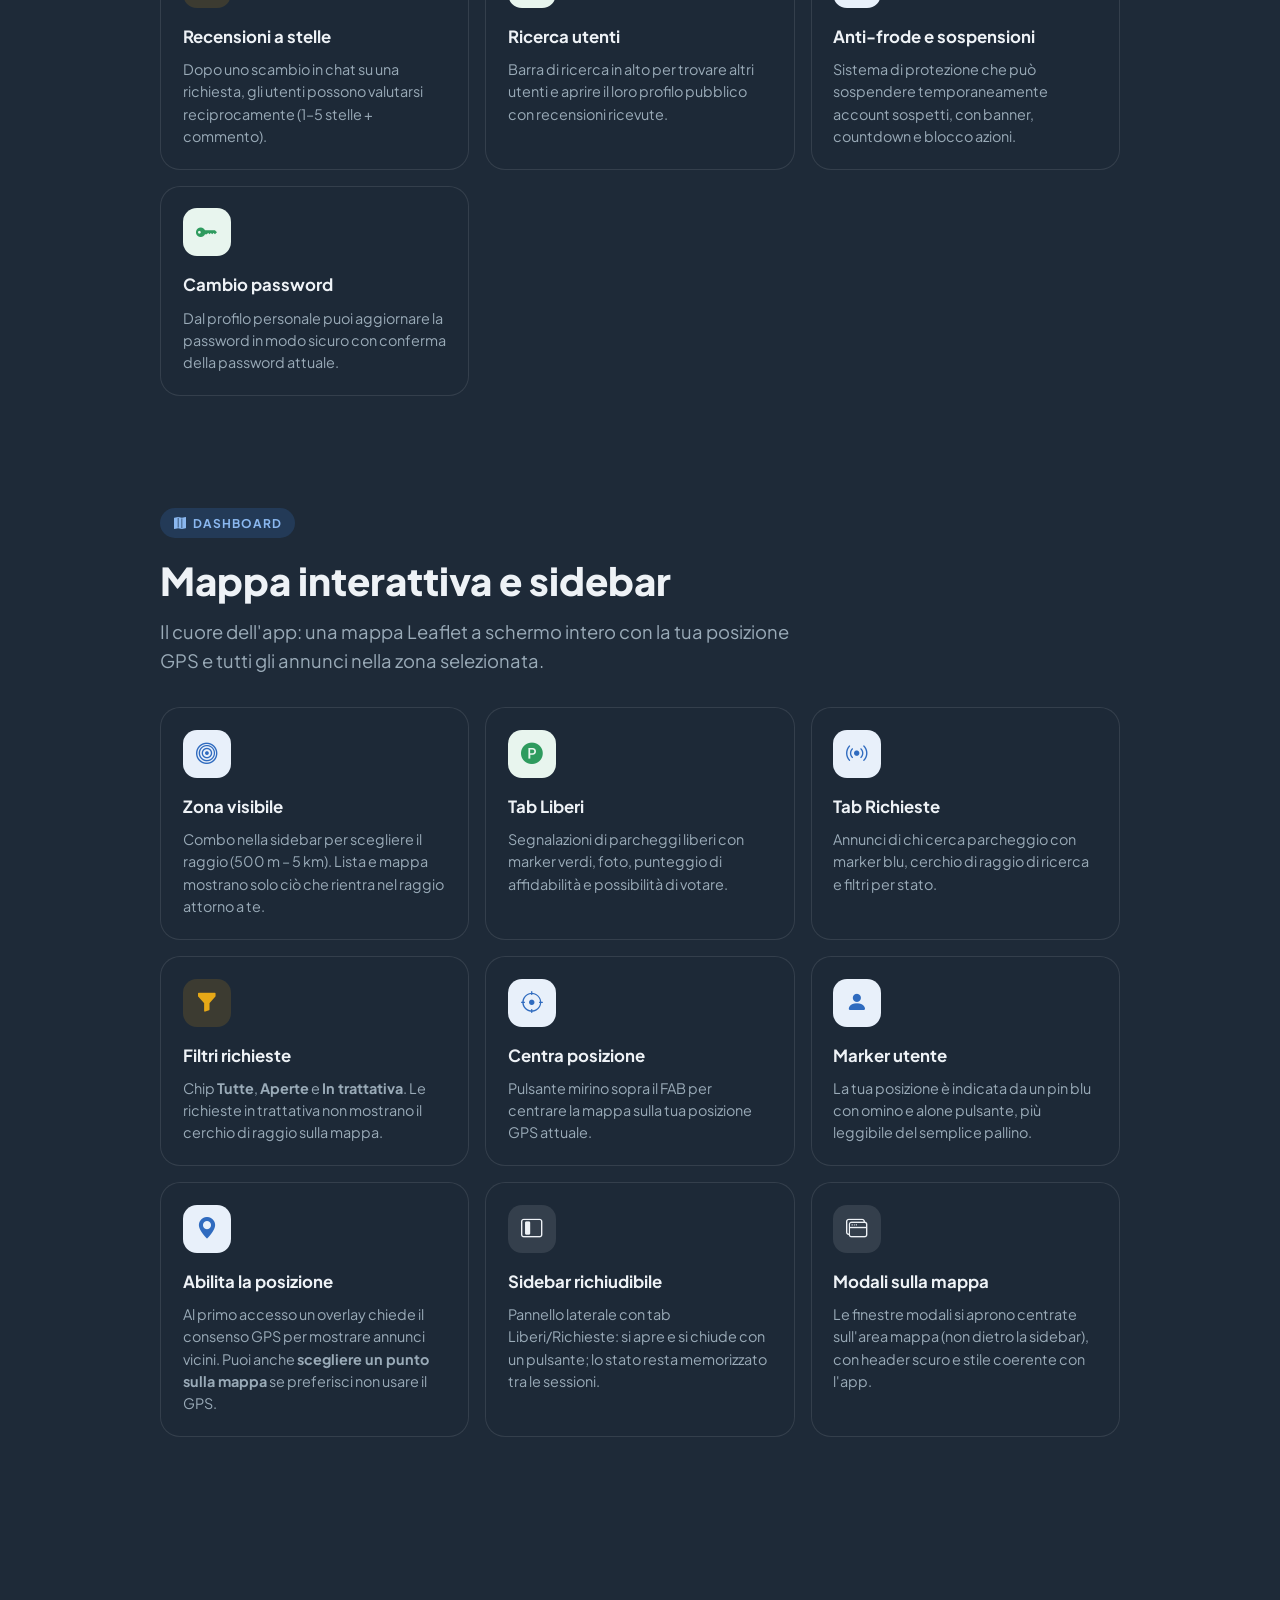
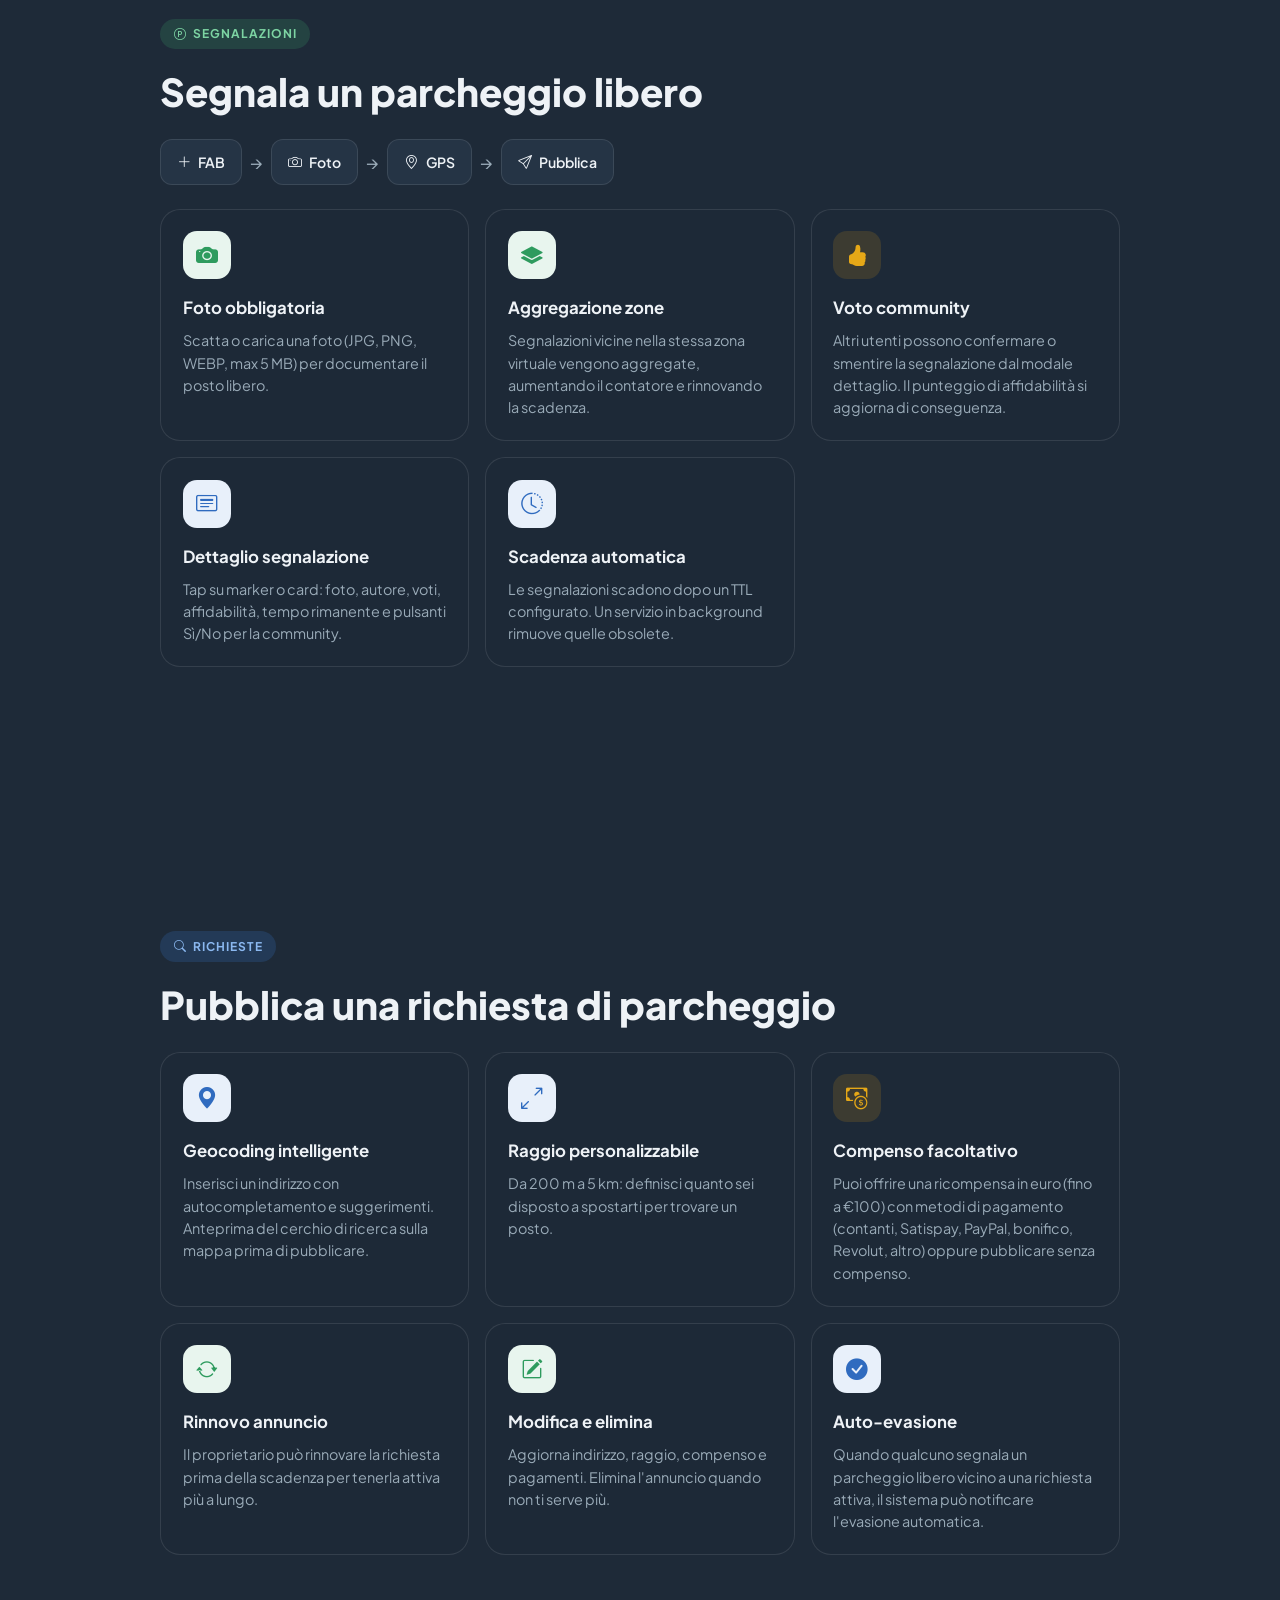
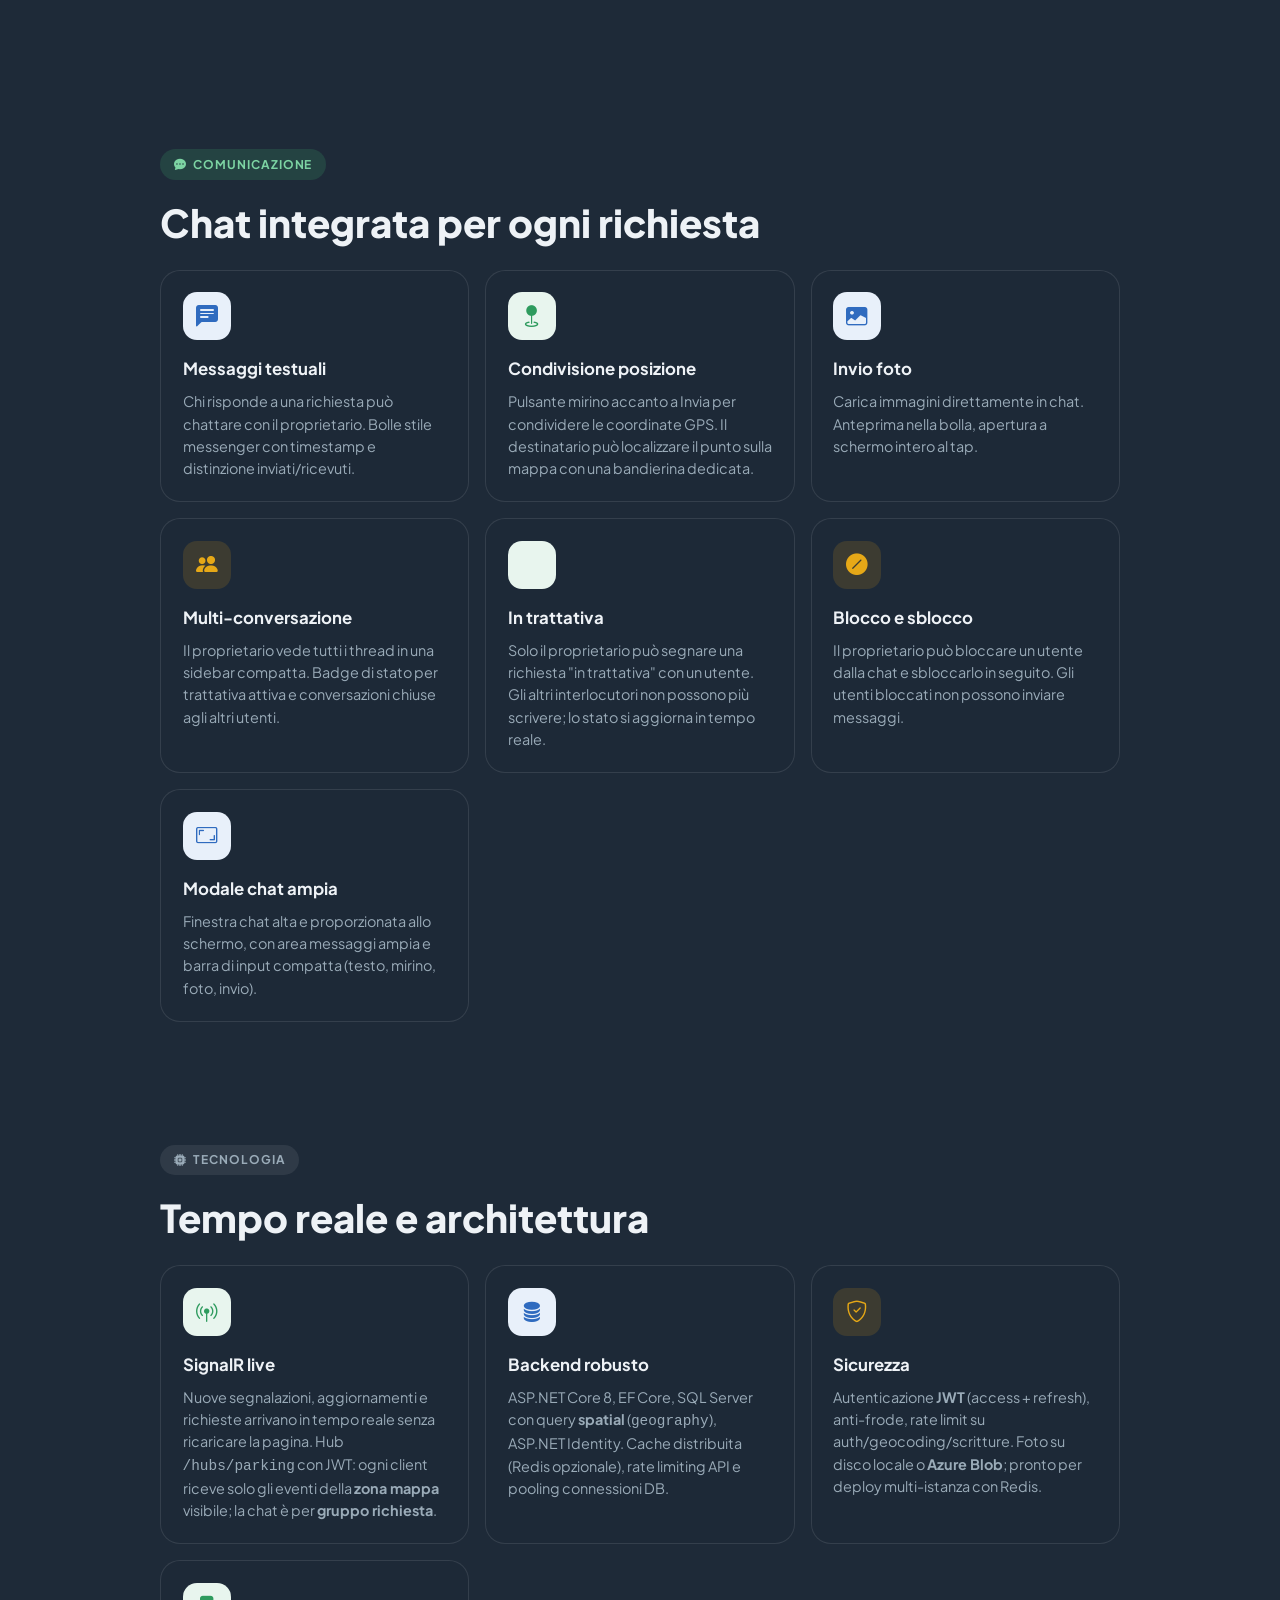
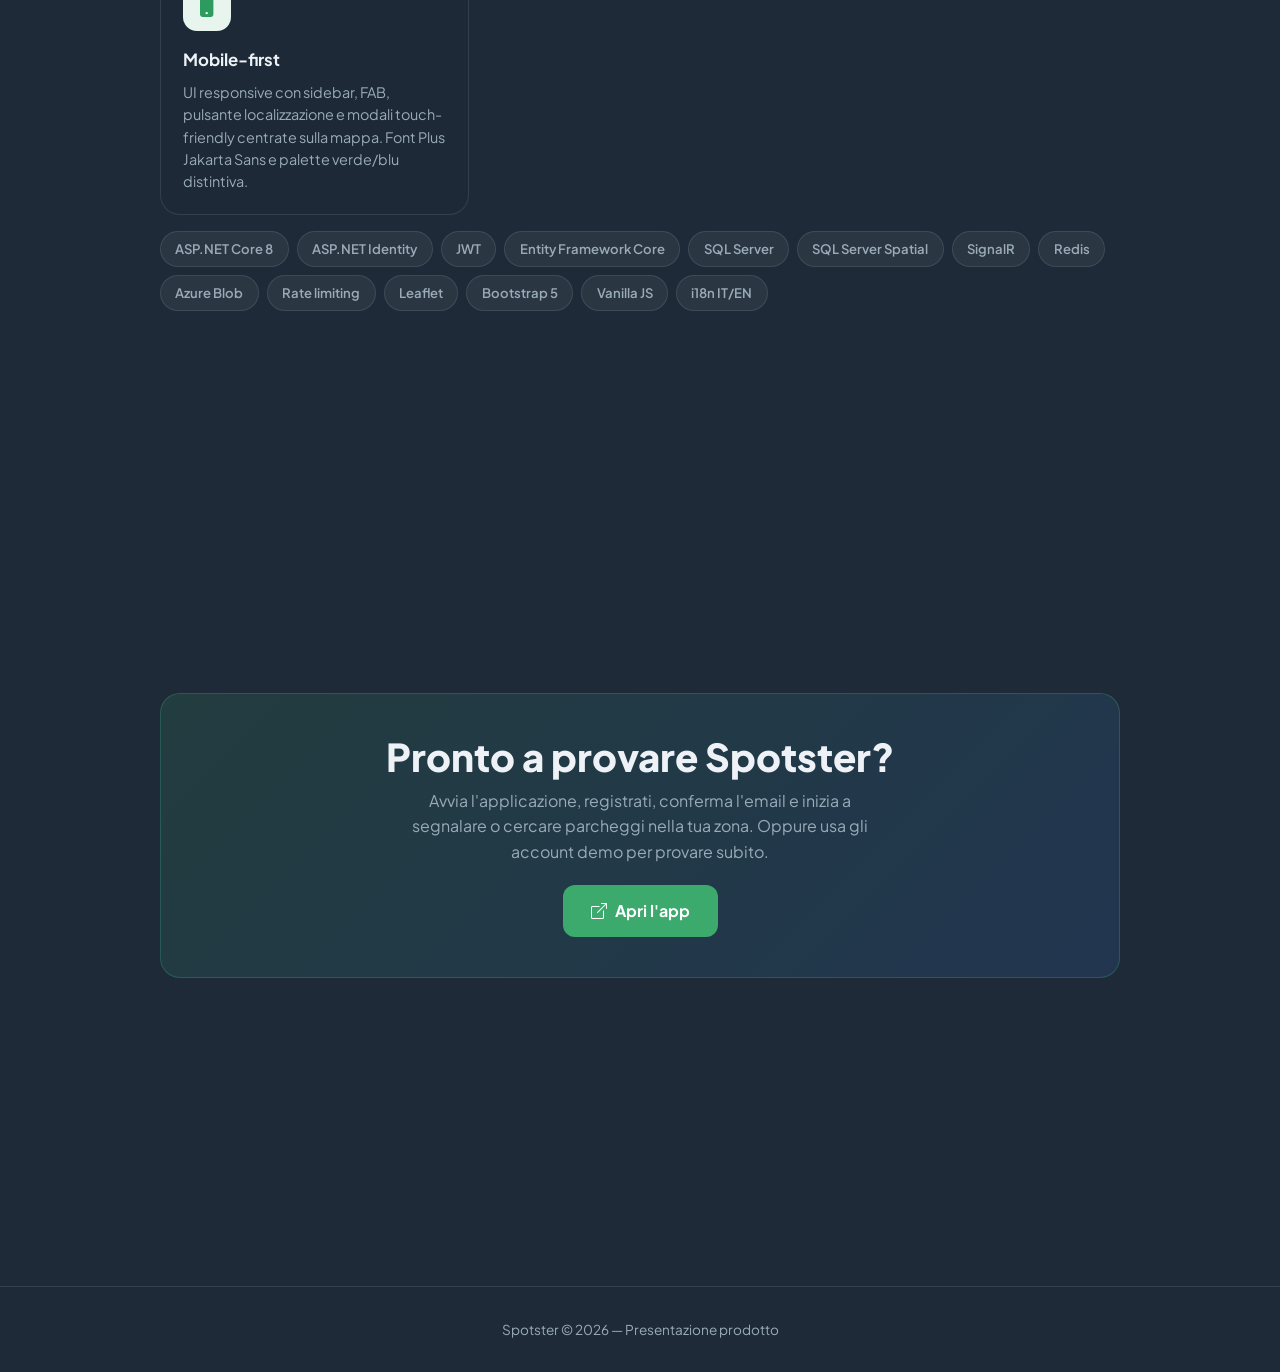
==== commit 0acc8d48: "Document email-confirmation registration flow in README and product presentation. Co-authored-by: Cu" ====
--- a/wwwroot/presentazione.html
+++ b/wwwroot/presentazione.html
@@ -498,8 +498,15 @@
                         <div class="feature-icon icon-green"><i class="bi bi-box-arrow-in-right"></i></div>
                         <h3 class="lang-it">Registrazione e login</h3>
                         <h3 class="lang-en">Sign up &amp; login</h3>
-                        <p class="lang-it">Account con username e password. <strong>Conferma email</strong> obbligatoria prima del primo accesso (reinvio disponibile). Login con <strong>JWT</strong> (access + refresh token) su <strong>ASP.NET Identity</strong>. La sessione si rinnova in automatico; logout con revoca del refresh token.</p>
-                        <p class="lang-en">Accounts with username and password. <strong>Email confirmation</strong> required before first login (resend available). <strong>JWT</strong> login (access + refresh tokens) with <strong>ASP.NET Identity</strong>. Session renews automatically; logout revokes the refresh token.</p>
+                        <p class="lang-it">Registrazione con <strong>nome, cognome, email, data di nascita</strong> (minimo <strong>18 anni</strong>), username e password. Dopo l'invio <strong>non si accede subito</strong>: arriva un'email di conferma (reinvio disponibile dall'interfaccia). Solo dopo il click sul link l'account è attivo e si può fare <strong>login</strong> con <strong>JWT</strong> (access + refresh token) su <strong>ASP.NET Identity</strong>. La sessione si rinnova in automatico; logout con revoca del refresh token.</p>
+                        <p class="lang-en">Sign up with <strong>first name, last name, email, date of birth</strong> (minimum age <strong>18</strong>), username and password. After submit you <strong>cannot log in yet</strong>: a confirmation email is sent (resend available in the UI). Only after clicking the link is the account active and <strong>login</strong> issues <strong>JWT</strong> access + refresh tokens via <strong>ASP.NET Identity</strong>. Session renews automatically; logout revokes the refresh token.</p>
+                    </div>
+                    <div class="feature-card">
+                        <div class="feature-icon icon-warn"><i class="bi bi-envelope-check-fill"></i></div>
+                        <h3 class="lang-it">Conferma email</h3>
+                        <h3 class="lang-en">Email confirmation</h3>
+                        <p class="lang-it">Link nell'email → conferma via API → redirect all'app con messaggio di successo. In sviluppo, senza SMTP configurato, il link viene scritto nei <strong>log</strong> del server. In produzione serve SMTP e URL pubblico (<code>App:PublicBaseUrl</code>).</p>
+                        <p class="lang-en">Email link → API confirmation → redirect to the app with a success message. In development, without SMTP, the link is written to server <strong>logs</strong>. Production requires SMTP and a public URL (<code>App:PublicBaseUrl</code>).</p>
                     </div>
                     <div class="feature-card">
                         <div class="feature-icon icon-blue"><i class="bi bi-camera-fill"></i></div>
@@ -846,10 +853,10 @@
                     <h2 class="lang-it">Pronto a provare Spotster?</h2>
                     <h2 class="lang-en">Ready to try Spotster?</h2>
                     <p class="lang-it" style="color:var(--text-muted);max-width:480px;margin:0 auto;">
-                        Avvia l'applicazione, registrati e inizia a segnalare o cercare parcheggi nella tua zona.
+                        Avvia l'applicazione, registrati, conferma l'email e inizia a segnalare o cercare parcheggi nella tua zona. Oppure usa gli account demo per provare subito.
                     </p>
                     <p class="lang-en" style="color:var(--text-muted);max-width:480px;margin:0 auto;">
-                        Launch the app, sign up and start reporting or searching for parking in your area.
+                        Launch the app, sign up, confirm your email, and start reporting or searching for parking in your area. Or use the demo accounts to try it immediately.
                     </p>
                     <a href="/" class="cta-btn">
                         <i class="bi bi-box-arrow-up-right"></i>
